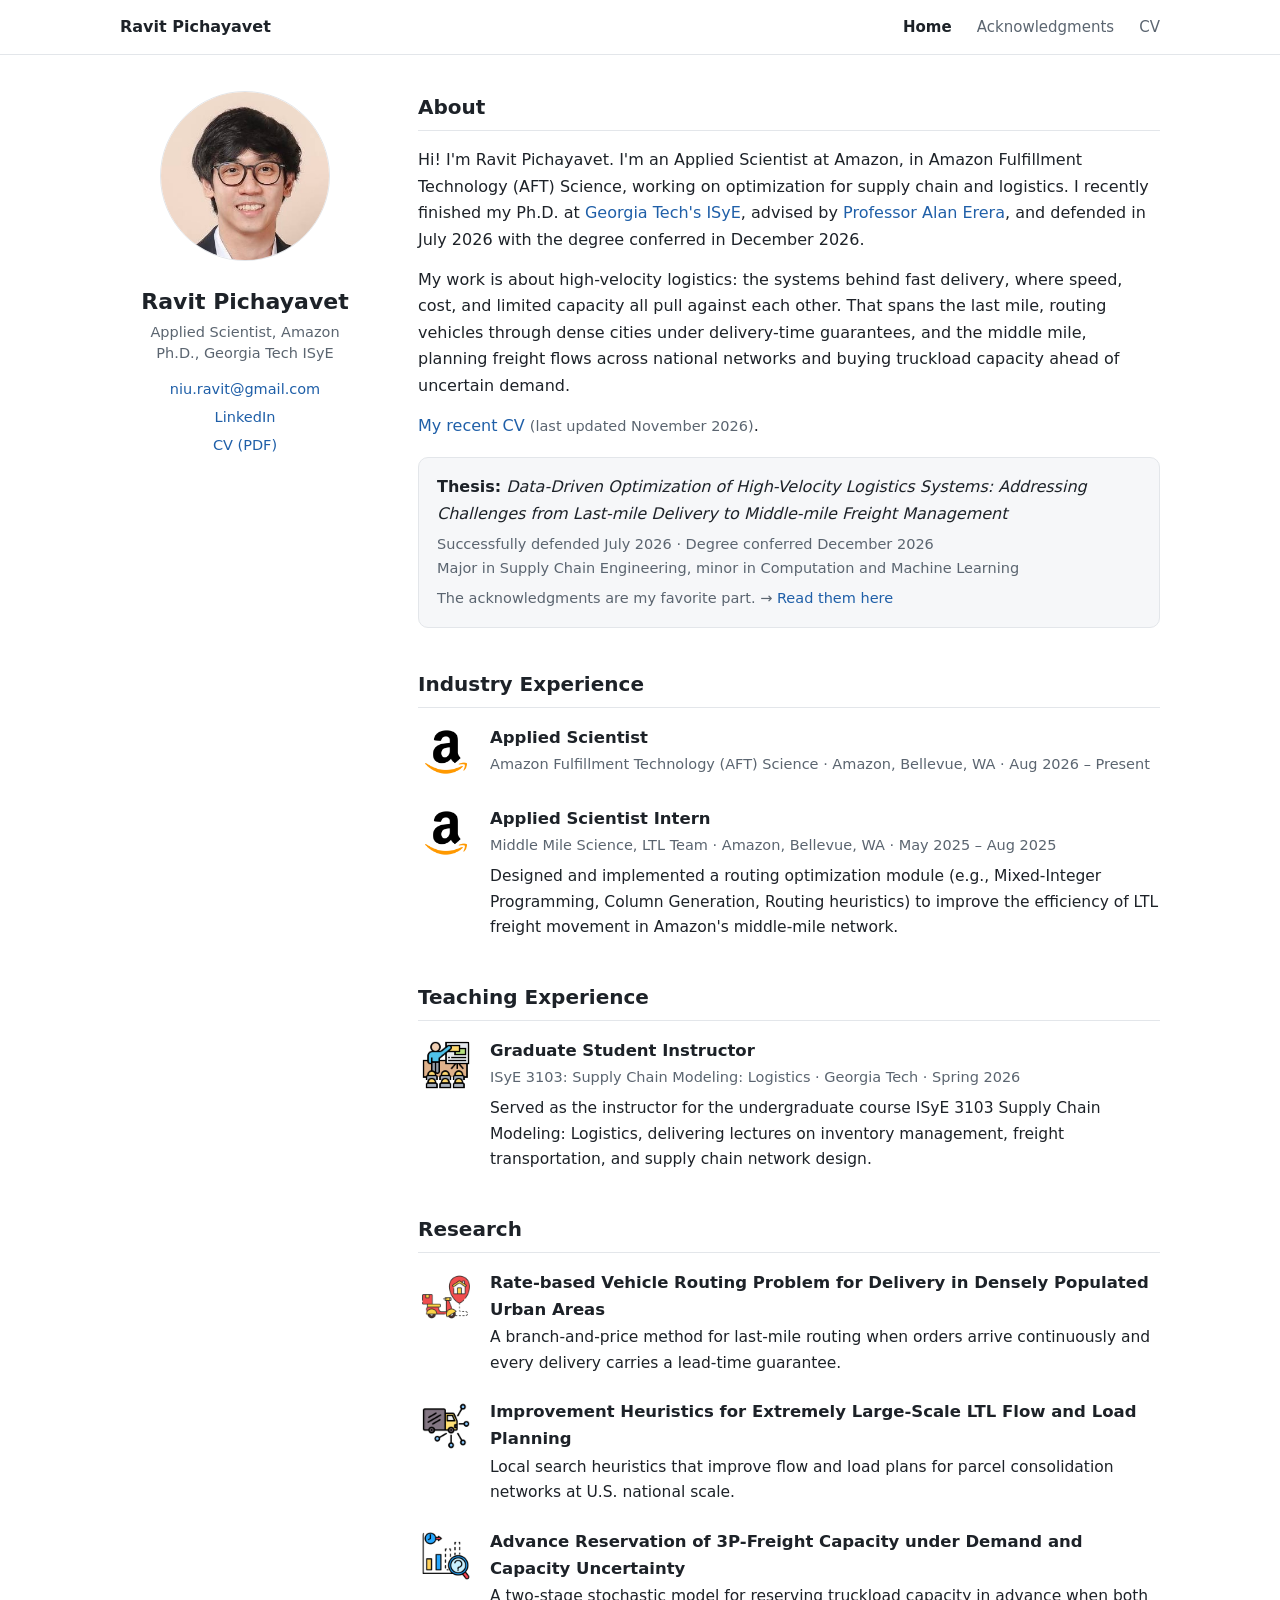
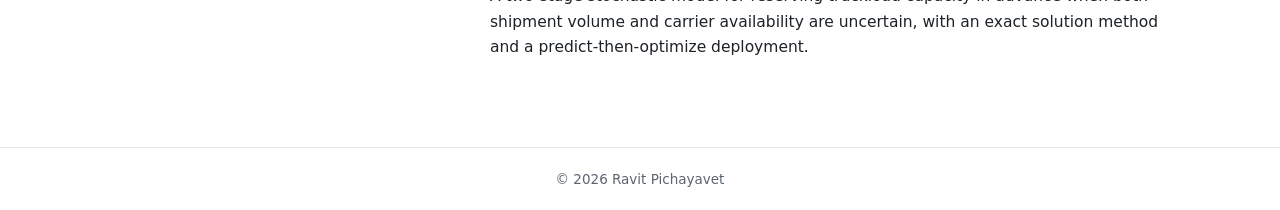
==== index.html @ 309c3c35 "Rebuild personal site from Webflow; update for Amazon AS role Static HTML/CSS site mirroring ravitp." ====
<!doctype html>
<html lang="en">
<head>
  <meta charset="utf-8">
  <meta name="viewport" content="width=device-width, initial-scale=1">
  <title>Ravit Pichayavet</title>
  <meta name="description" content="Ravit Pichayavet — Applied Scientist at Amazon. Ph.D., Georgia Tech ISyE. Optimization for supply chain and logistics.">
  <link rel="icon" href="img/profile.jpg">
  <link rel="stylesheet" href="style.css">
</head>
<body>
  <header class="topbar">
    <div class="topbar-inner">
      <a class="brand" href="./">Ravit Pichayavet</a>
      <nav>
        <a href="./" aria-current="page">Home</a>
        <a href="acknowledgments.html">Acknowledgments</a>
        <a href="cv.pdf">CV</a>
      </nav>
    </div>
  </header>

  <div class="layout">
    <aside class="profile">
      <img src="img/profile.jpg" alt="Ravit Pichayavet">
      <h1>Ravit Pichayavet</h1>
      <p class="role">Applied Scientist, Amazon<br>Ph.D., Georgia Tech ISyE</p>
      <ul class="links">
        <li><a href="mailto:niu.ravit@gmail.com">niu.ravit@gmail.com</a></li>
        <li><a href="https://www.linkedin.com/in/rpichayavet/" target="_blank" rel="noopener">LinkedIn</a></li>
        <li><a href="cv.pdf">CV (PDF)</a></li>
      </ul>
    </aside>

    <main>
      <h2>About</h2>
      <p>Hi! I'm Ravit Pichayavet. I'm an Applied Scientist at Amazon, in Amazon Fulfillment Technology (AFT) Science, working on optimization for supply chain and logistics. I recently finished my Ph.D. at <a href="https://www.isye.gatech.edu/" target="_blank" rel="noopener">Georgia Tech's ISyE</a>, advised by <a href="https://www2.isye.gatech.edu/people/faculty/Alan_Erera/" target="_blank" rel="noopener">Professor Alan Erera</a>, and defended in July 2026 with the degree conferred in December 2026.</p>
      <p>My work is about high-velocity logistics: the systems behind fast delivery, where speed, cost, and limited capacity all pull against each other. That spans the last mile, routing vehicles through dense cities under delivery-time guarantees, and the middle mile, planning freight flows across national networks and buying truckload capacity ahead of uncertain demand.</p>
      <p><a href="cv.pdf">My recent CV</a> <span class="small">(last updated November 2026)</span>.</p>

      <div class="callout">
        <p><strong>Thesis:</strong> <em>Data-Driven Optimization of High-Velocity Logistics Systems: Addressing Challenges from Last-mile Delivery to Middle-mile Freight Management</em></p>
        <p class="small">Successfully defended July 2026 · Degree conferred December 2026<br>Major in Supply Chain Engineering, minor in Computation and Machine Learning</p>
        <p class="small">The acknowledgments are my favorite part. → <a href="acknowledgments.html">Read them here</a></p>
      </div>

      <h2>Industry Experience</h2>
      <div class="item">
        <img src="img/amz_logo.png" alt="">
        <div>
          <h3>Applied Scientist</h3>
          <p class="meta">Amazon Fulfillment Technology (AFT) Science · Amazon, Bellevue, WA · Aug 2026 – Present</p>
        </div>
      </div>
      <div class="item">
        <img src="img/amz_logo.png" alt="">
        <div>
          <h3>Applied Scientist Intern</h3>
          <p class="meta">Middle Mile Science, LTL Team · Amazon, Bellevue, WA · May 2025 – Aug 2025</p>
          <p>Designed and implemented a routing optimization module (e.g., Mixed-Integer Programming, Column Generation, Routing heuristics) to improve the efficiency of LTL freight movement in Amazon's middle-mile network.</p>
        </div>
      </div>

      <h2>Teaching Experience</h2>
      <div class="item">
        <img src="img/teaching.png" alt="">
        <div>
          <h3>Graduate Student Instructor</h3>
          <p class="meta">ISyE 3103: Supply Chain Modeling: Logistics · Georgia Tech · Spring 2026</p>
          <p>Served as the instructor for the undergraduate course ISyE 3103 Supply Chain Modeling: Logistics, delivering lectures on inventory management, freight transportation, and supply chain network design.</p>
        </div>
      </div>

      <h2>Research</h2>
      <div class="item">
        <img src="img/delivery-route.png" alt="">
        <div>
          <h3>Rate-based Vehicle Routing Problem for Delivery in Densely Populated Urban Areas</h3>
          <p>A branch-and-price method for last-mile routing when orders arrive continuously and every delivery carries a lead-time guarantee.</p>
        </div>
      </div>
      <div class="item">
        <img src="img/distribution.png" alt="">
        <div>
          <h3>Improvement Heuristics for Extremely Large-Scale LTL Flow and Load Planning</h3>
          <p>Local search heuristics that improve flow and load plans for parcel consolidation networks at U.S. national scale.</p>
        </div>
      </div>
      <div class="item">
        <img src="img/predictive-analysis.png" alt="">
        <div>
          <h3>Advance Reservation of 3P-Freight Capacity under Demand and Capacity Uncertainty</h3>
          <p>A two-stage stochastic model for reserving truckload capacity in advance when both shipment volume and carrier availability are uncertain, with an exact solution method and a predict-then-optimize deployment.</p>
        </div>
      </div>
    </main>
  </div>

  <footer>© 2026 Ravit Pichayavet</footer>
</body>
</html>
---- style.css ----
:root {
  --bg: #ffffff;
  --surface: #f6f7f9;
  --text: #1d2228;
  --muted: #5b6570;
  --accent: #1f5fa8;
  --border: #e3e6ea;
  --maxw: 1080px;
}
@media (prefers-color-scheme: dark) {
  :root {
    --bg: #14171b;
    --surface: #1c2026;
    --text: #e6e9ed;
    --muted: #9aa4af;
    --accent: #7fb2ef;
    --border: #2c323a;
  }
}

* { box-sizing: border-box; }
html { -webkit-text-size-adjust: 100%; }
body {
  margin: 0;
  background: var(--bg);
  color: var(--text);
  font: 16px/1.65 "Inter", system-ui, -apple-system, "Segoe UI", Roboto, sans-serif;
}
a { color: var(--accent); text-decoration: none; }
a:hover { text-decoration: underline; }

/* Top bar */
.topbar { border-bottom: 1px solid var(--border); }
.topbar-inner {
  max-width: var(--maxw); margin: 0 auto; padding: 14px 20px;
  display: flex; justify-content: space-between; align-items: center; gap: 16px;
}
.brand { font-weight: 600; color: var(--text); }
.topbar nav a { margin-left: 20px; color: var(--muted); font-size: 15px; }
.topbar nav a[aria-current="page"] { color: var(--text); font-weight: 600; }

/* Layout */
.layout {
  max-width: var(--maxw); margin: 0 auto; padding: 36px 20px 64px;
  display: grid; grid-template-columns: 250px 1fr; gap: 48px;
}
.profile { position: sticky; top: 24px; align-self: start; text-align: center; }
.profile img {
  width: 170px; height: 170px; border-radius: 50%; object-fit: cover;
  border: 1px solid var(--border);
}
.profile h1 { font-size: 22px; margin: 14px 0 2px; }
.profile .role { color: var(--muted); font-size: 14.5px; margin: 0 0 14px; line-height: 1.45; }
.profile .links { list-style: none; padding: 0; margin: 0; font-size: 14.5px; }
.profile .links li { margin: 4px 0; }

main h2 {
  font-size: 20px; margin: 40px 0 16px; padding-bottom: 6px;
  border-bottom: 1px solid var(--border);
}
main h2:first-child { margin-top: 0; }
main p { margin: 0 0 14px; }

.callout {
  background: var(--surface); border: 1px solid var(--border);
  border-radius: 10px; padding: 16px 18px; margin: 18px 0;
}
.callout p { margin: 0 0 6px; }
.callout p:last-child { margin-bottom: 0; }
.small { font-size: 14.5px; color: var(--muted); }

/* Experience / research cards */
.item { display: grid; grid-template-columns: 56px 1fr; gap: 16px; margin-bottom: 22px; }
.item img { width: 56px; height: 56px; object-fit: contain; border-radius: 8px; background: #fff; padding: 4px; }
.item h3 { font-size: 16.5px; margin: 0 0 2px; }
.item .meta { color: var(--muted); font-size: 14.5px; margin: 0 0 6px; }
.item p { margin: 0; font-size: 15.5px; }

/* Acknowledgments reading column */
.prose p { margin-bottom: 16px; }

footer {
  border-top: 1px solid var(--border); color: var(--muted); font-size: 13.5px;
  text-align: center; padding: 20px;
}

@media (max-width: 760px) {
  .layout { grid-template-columns: 1fr; gap: 28px; padding: 24px 16px 48px; }
  .profile { position: static; }
  .profile img { width: 130px; height: 130px; }
  .topbar-inner { padding: 12px 16px; flex-wrap: wrap; }
  .topbar nav a { margin-left: 0; margin-right: 14px; }
}
main, .profile { min-width: 0; overflow-wrap: anywhere; }
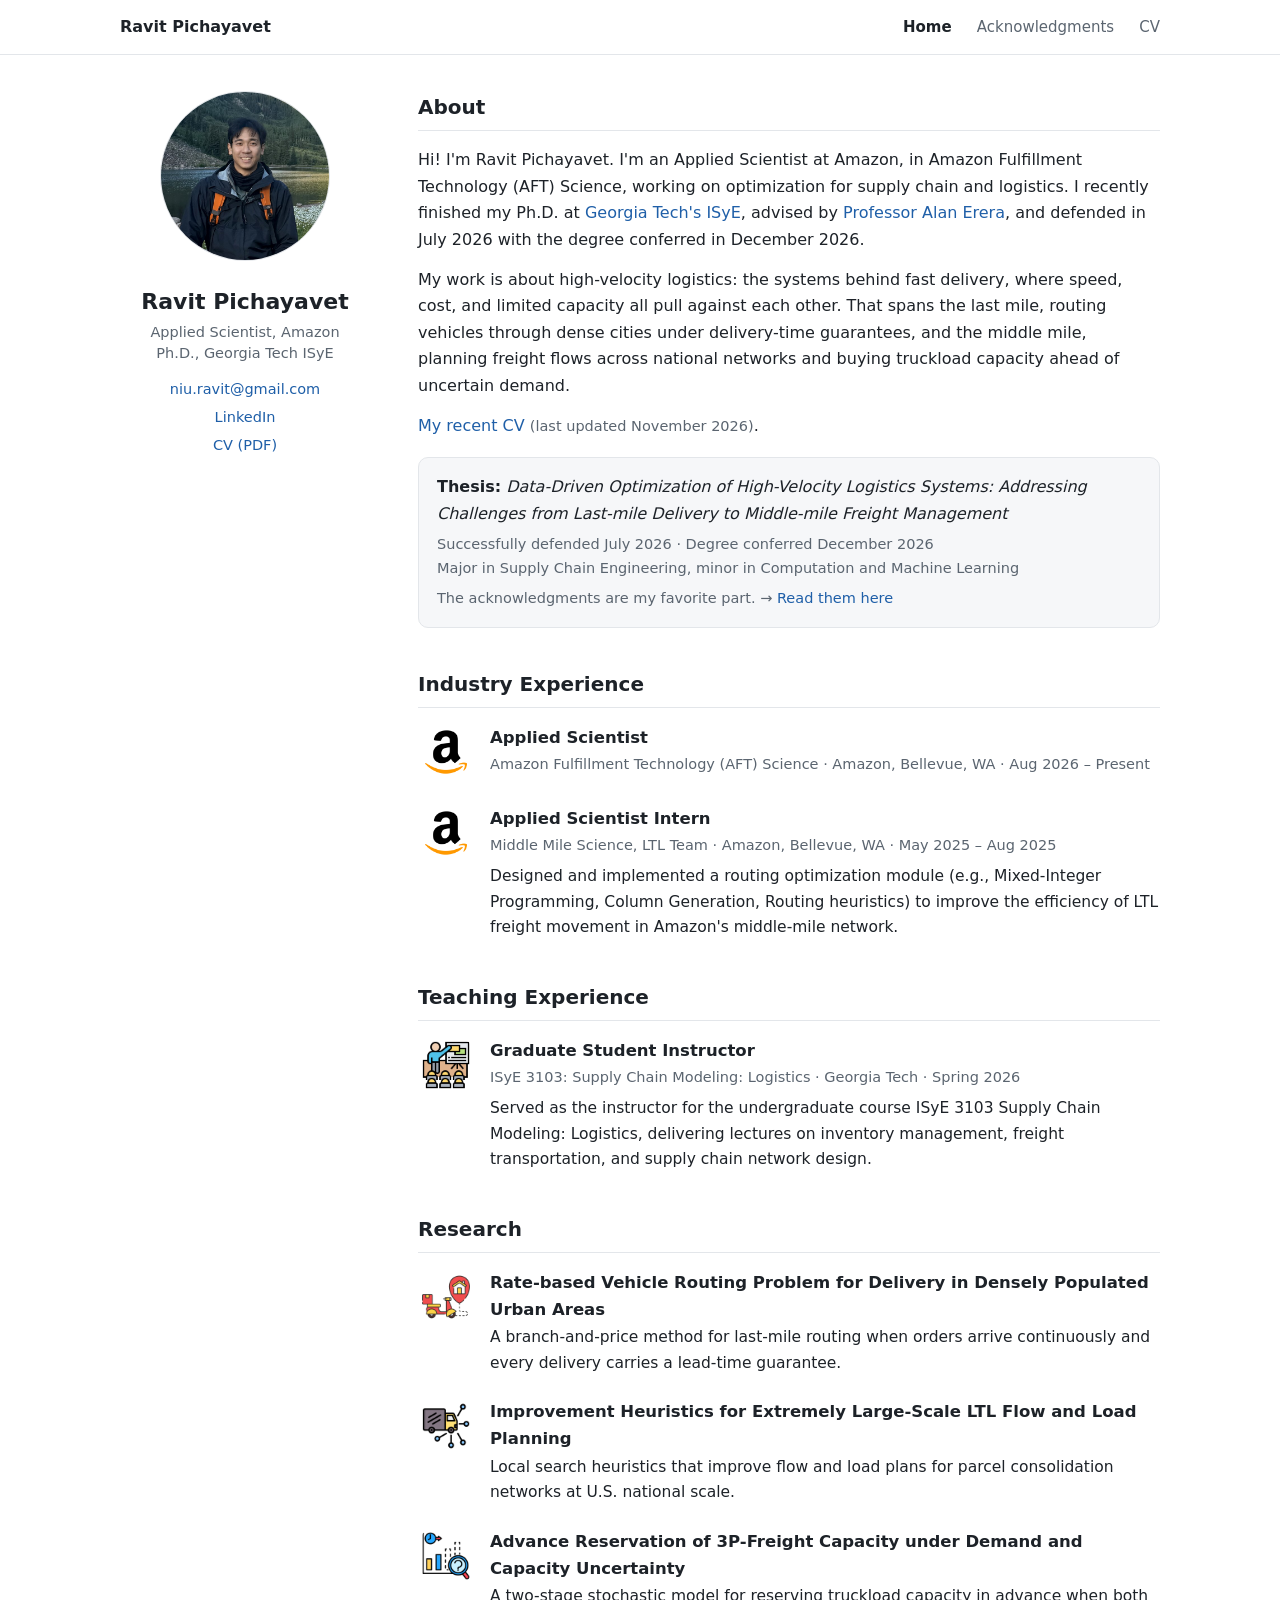
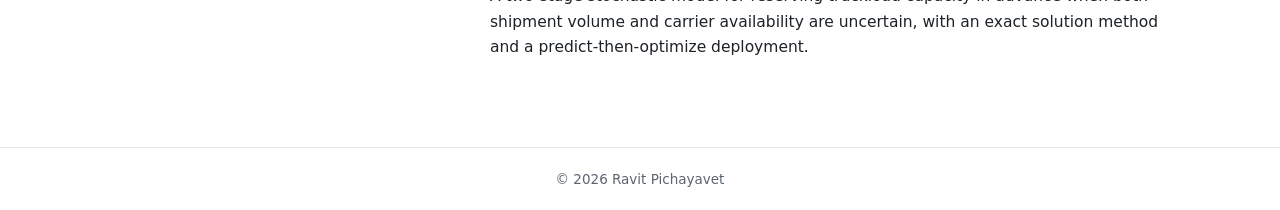
==== commit f675ce6c: "Add sitemap, robots.txt, canonical URLs for search indexing Co-Authored-By: Claude Opus 5.5 <noreply" ====
--- a/index.html
+++ b/index.html
@@ -6,6 +6,7 @@
   <title>Ravit Pichayavet</title>
   <meta name="description" content="Ravit Pichayavet — Applied Scientist at Amazon. Ph.D., Georgia Tech ISyE. Optimization for supply chain and logistics.">
   <link rel="icon" href="img/profile.jpg">
+  <link rel="canonical" href="https://niuravit.github.io/">
   <link rel="stylesheet" href="style.css">
 </head>
 <body>
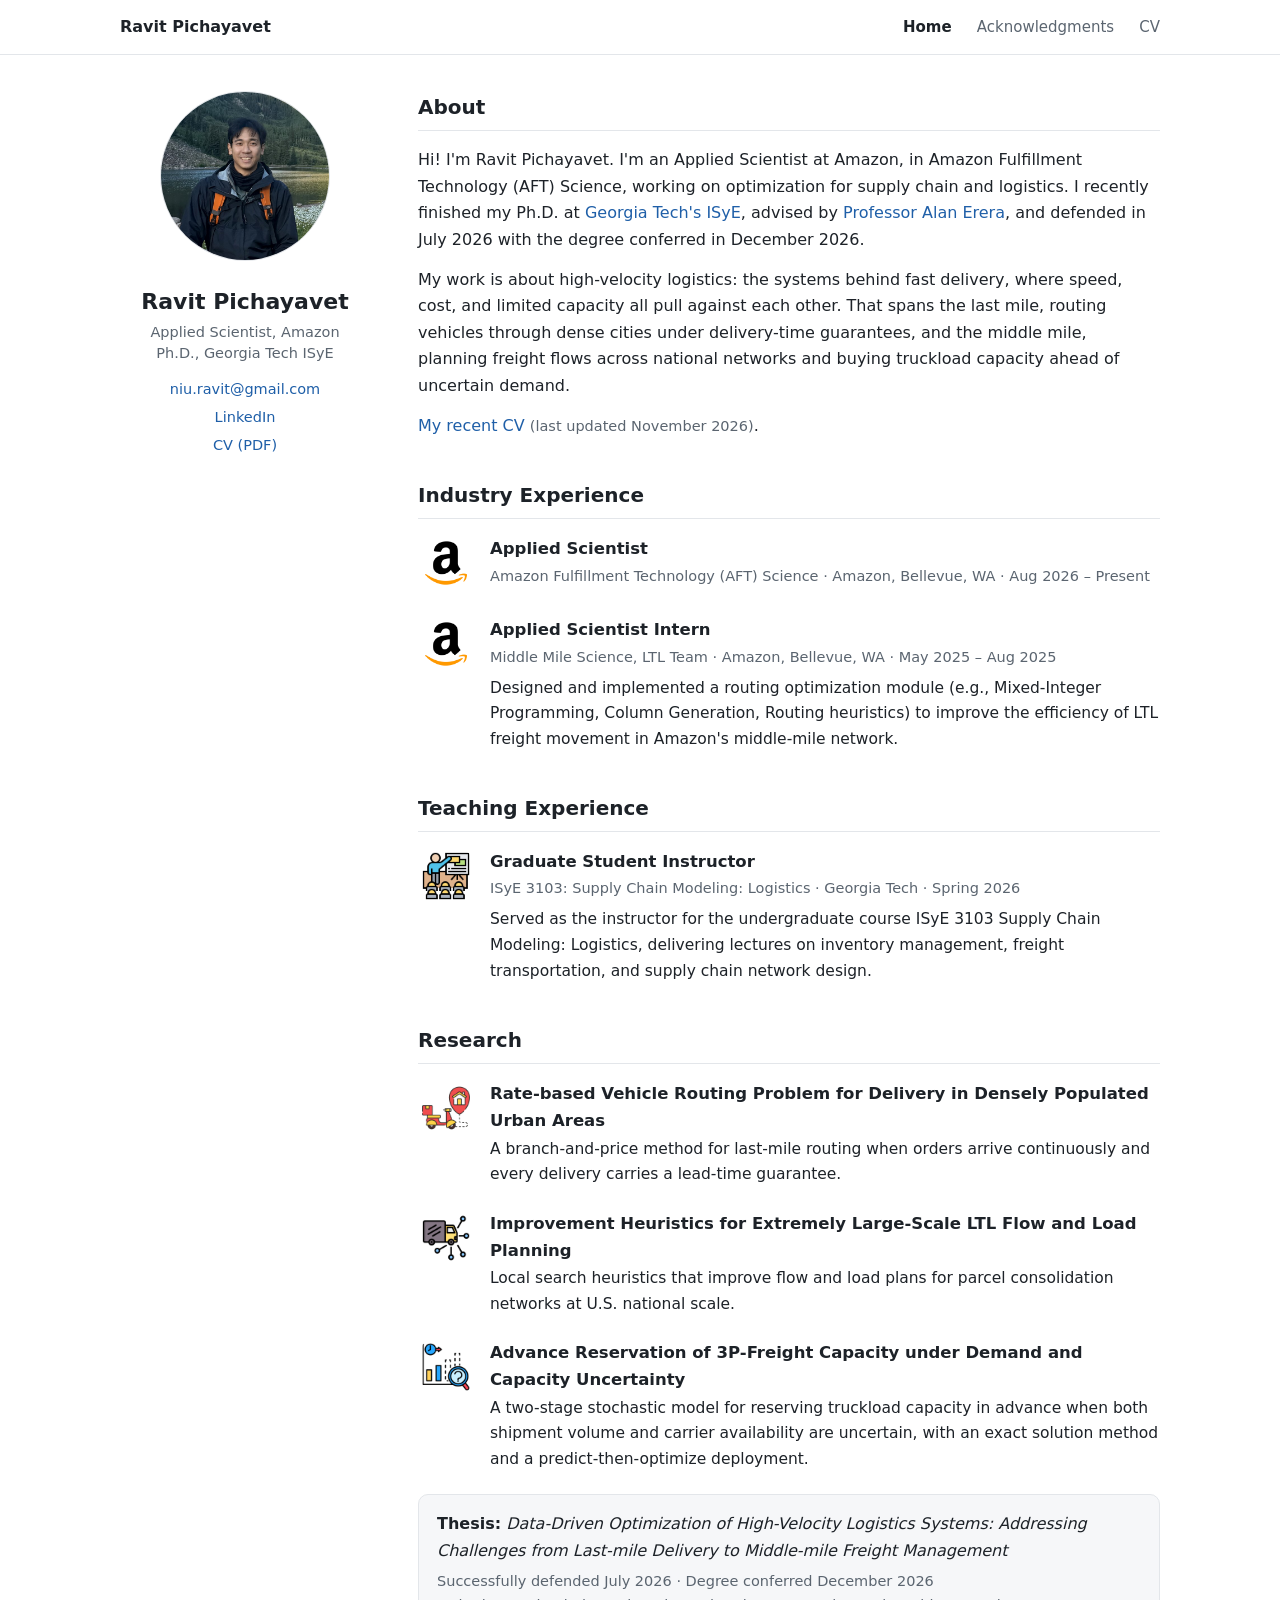
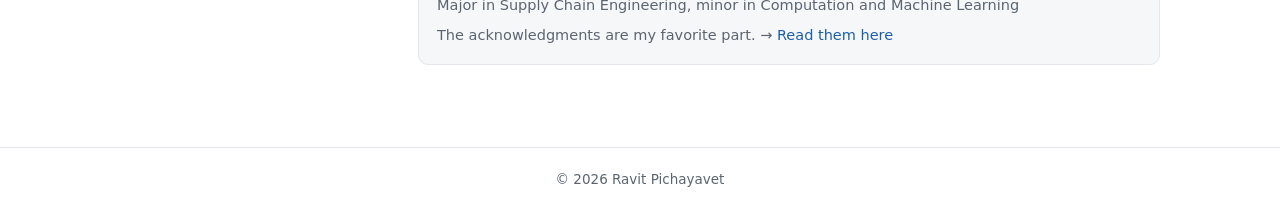
==== commit 1513c784: "Move thesis block below Research section Co-Authored-By: Claude Opus 5.5 <noreply@anthropic.com>" ====
--- a/index.html
+++ b/index.html
@@ -38,12 +38,6 @@
       <p>Hi! I'm Ravit Pichayavet. I'm an Applied Scientist at Amazon, in Amazon Fulfillment Technology (AFT) Science, working on optimization for supply chain and logistics. I recently finished my Ph.D. at <a href="https://www.isye.gatech.edu/" target="_blank" rel="noopener">Georgia Tech's ISyE</a>, advised by <a href="https://www2.isye.gatech.edu/people/faculty/Alan_Erera/" target="_blank" rel="noopener">Professor Alan Erera</a>, and defended in July 2026 with the degree conferred in December 2026.</p>
       <p>My work is about high-velocity logistics: the systems behind fast delivery, where speed, cost, and limited capacity all pull against each other. That spans the last mile, routing vehicles through dense cities under delivery-time guarantees, and the middle mile, planning freight flows across national networks and buying truckload capacity ahead of uncertain demand.</p>
       <p><a href="cv.pdf">My recent CV</a> <span class="small">(last updated November 2026)</span>.</p>
-
-      <div class="callout">
-        <p><strong>Thesis:</strong> <em>Data-Driven Optimization of High-Velocity Logistics Systems: Addressing Challenges from Last-mile Delivery to Middle-mile Freight Management</em></p>
-        <p class="small">Successfully defended July 2026 · Degree conferred December 2026<br>Major in Supply Chain Engineering, minor in Computation and Machine Learning</p>
-        <p class="small">The acknowledgments are my favorite part. → <a href="acknowledgments.html">Read them here</a></p>
-      </div>
 
       <h2>Industry Experience</h2>
       <div class="item">
@@ -94,6 +88,11 @@
           <p>A two-stage stochastic model for reserving truckload capacity in advance when both shipment volume and carrier availability are uncertain, with an exact solution method and a predict-then-optimize deployment.</p>
         </div>
       </div>
+      <div class="callout">
+        <p><strong>Thesis:</strong> <em>Data-Driven Optimization of High-Velocity Logistics Systems: Addressing Challenges from Last-mile Delivery to Middle-mile Freight Management</em></p>
+        <p class="small">Successfully defended July 2026 · Degree conferred December 2026<br>Major in Supply Chain Engineering, minor in Computation and Machine Learning</p>
+        <p class="small">The acknowledgments are my favorite part. → <a href="acknowledgments.html">Read them here</a></p>
+      </div>
     </main>
   </div>
 
